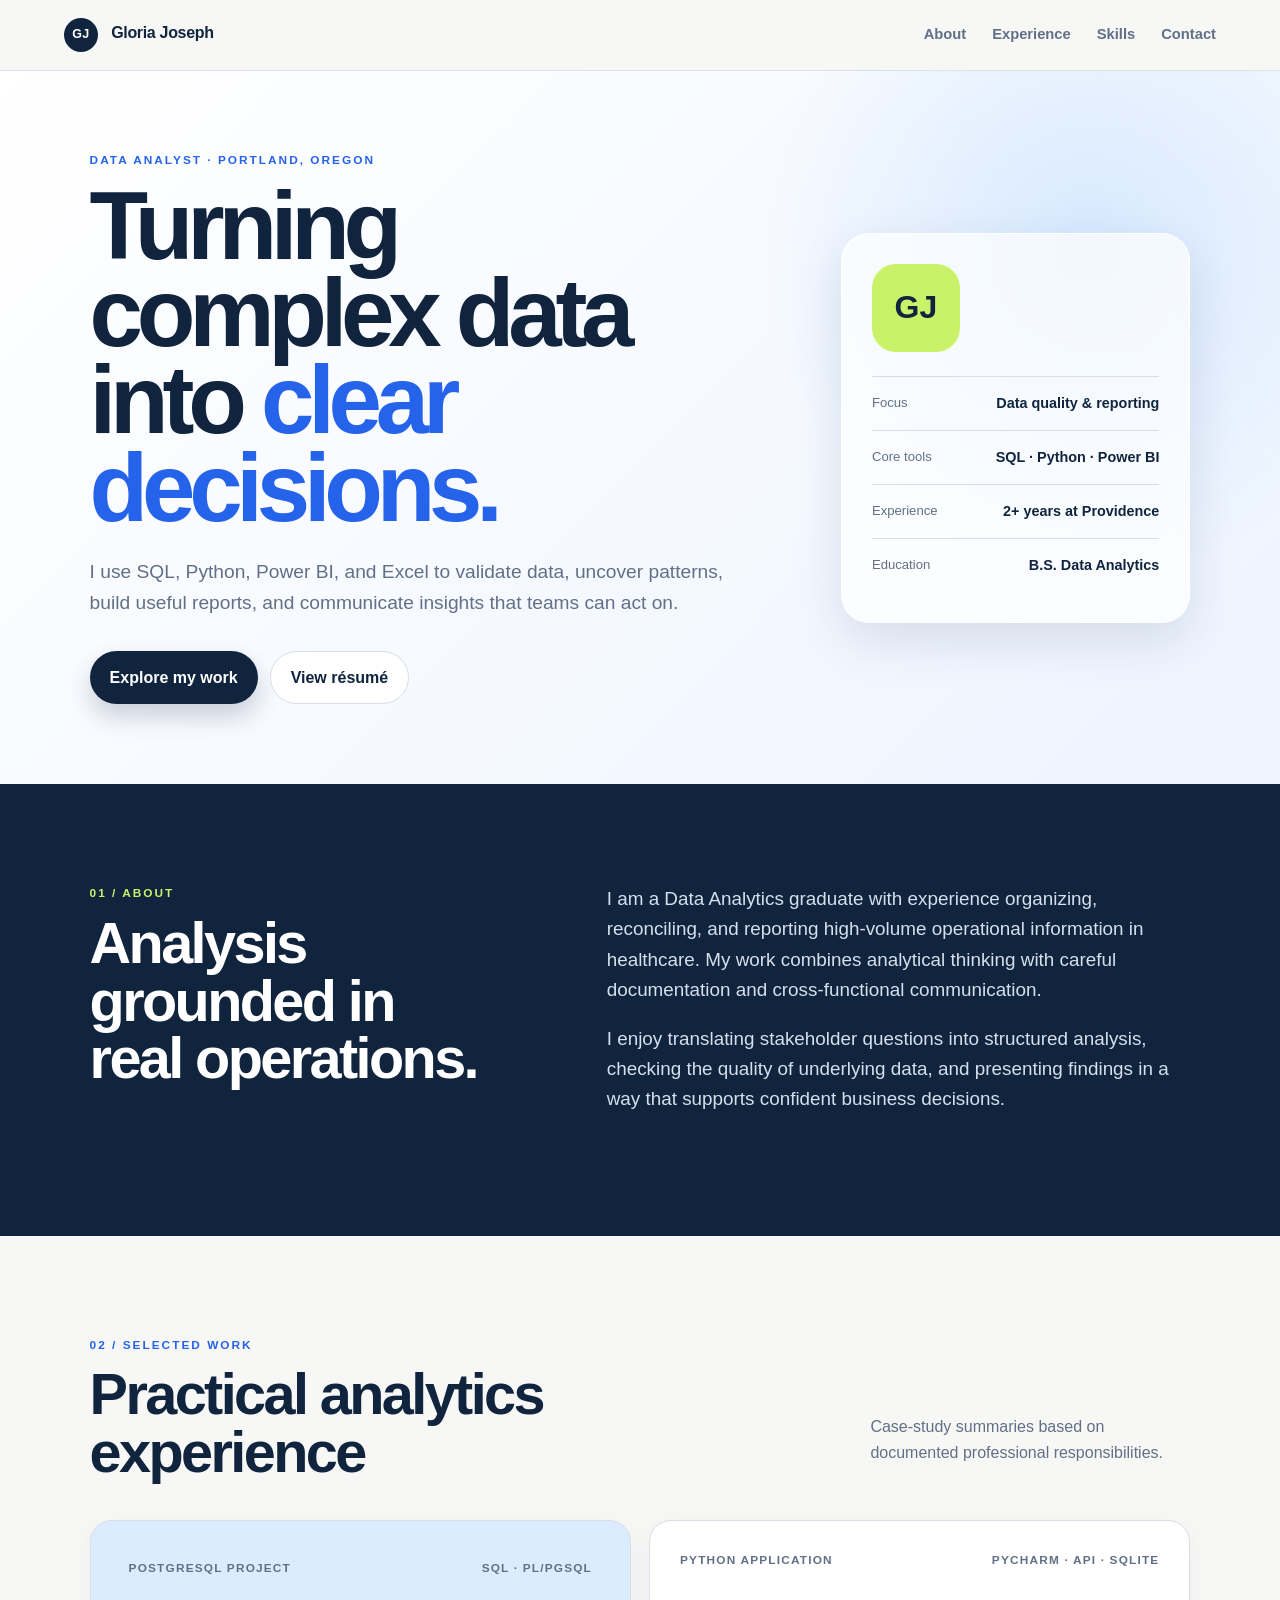
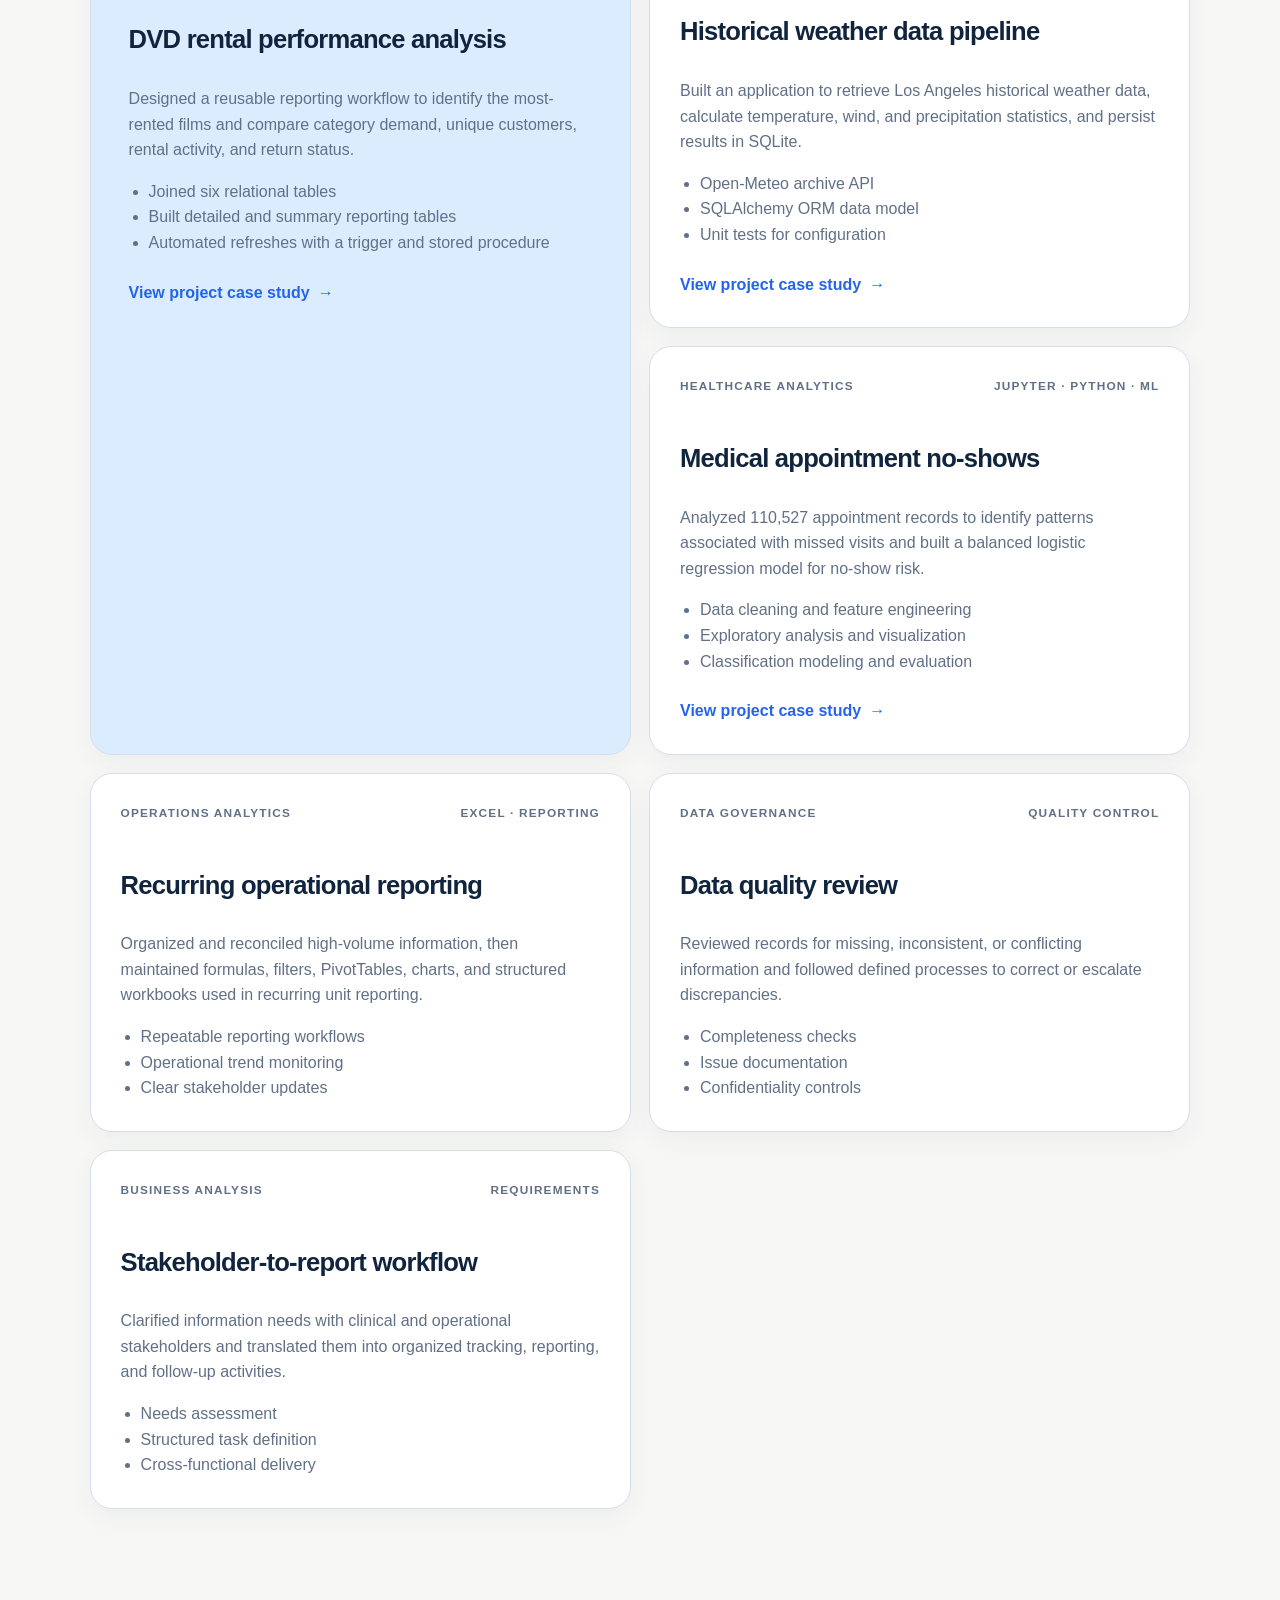
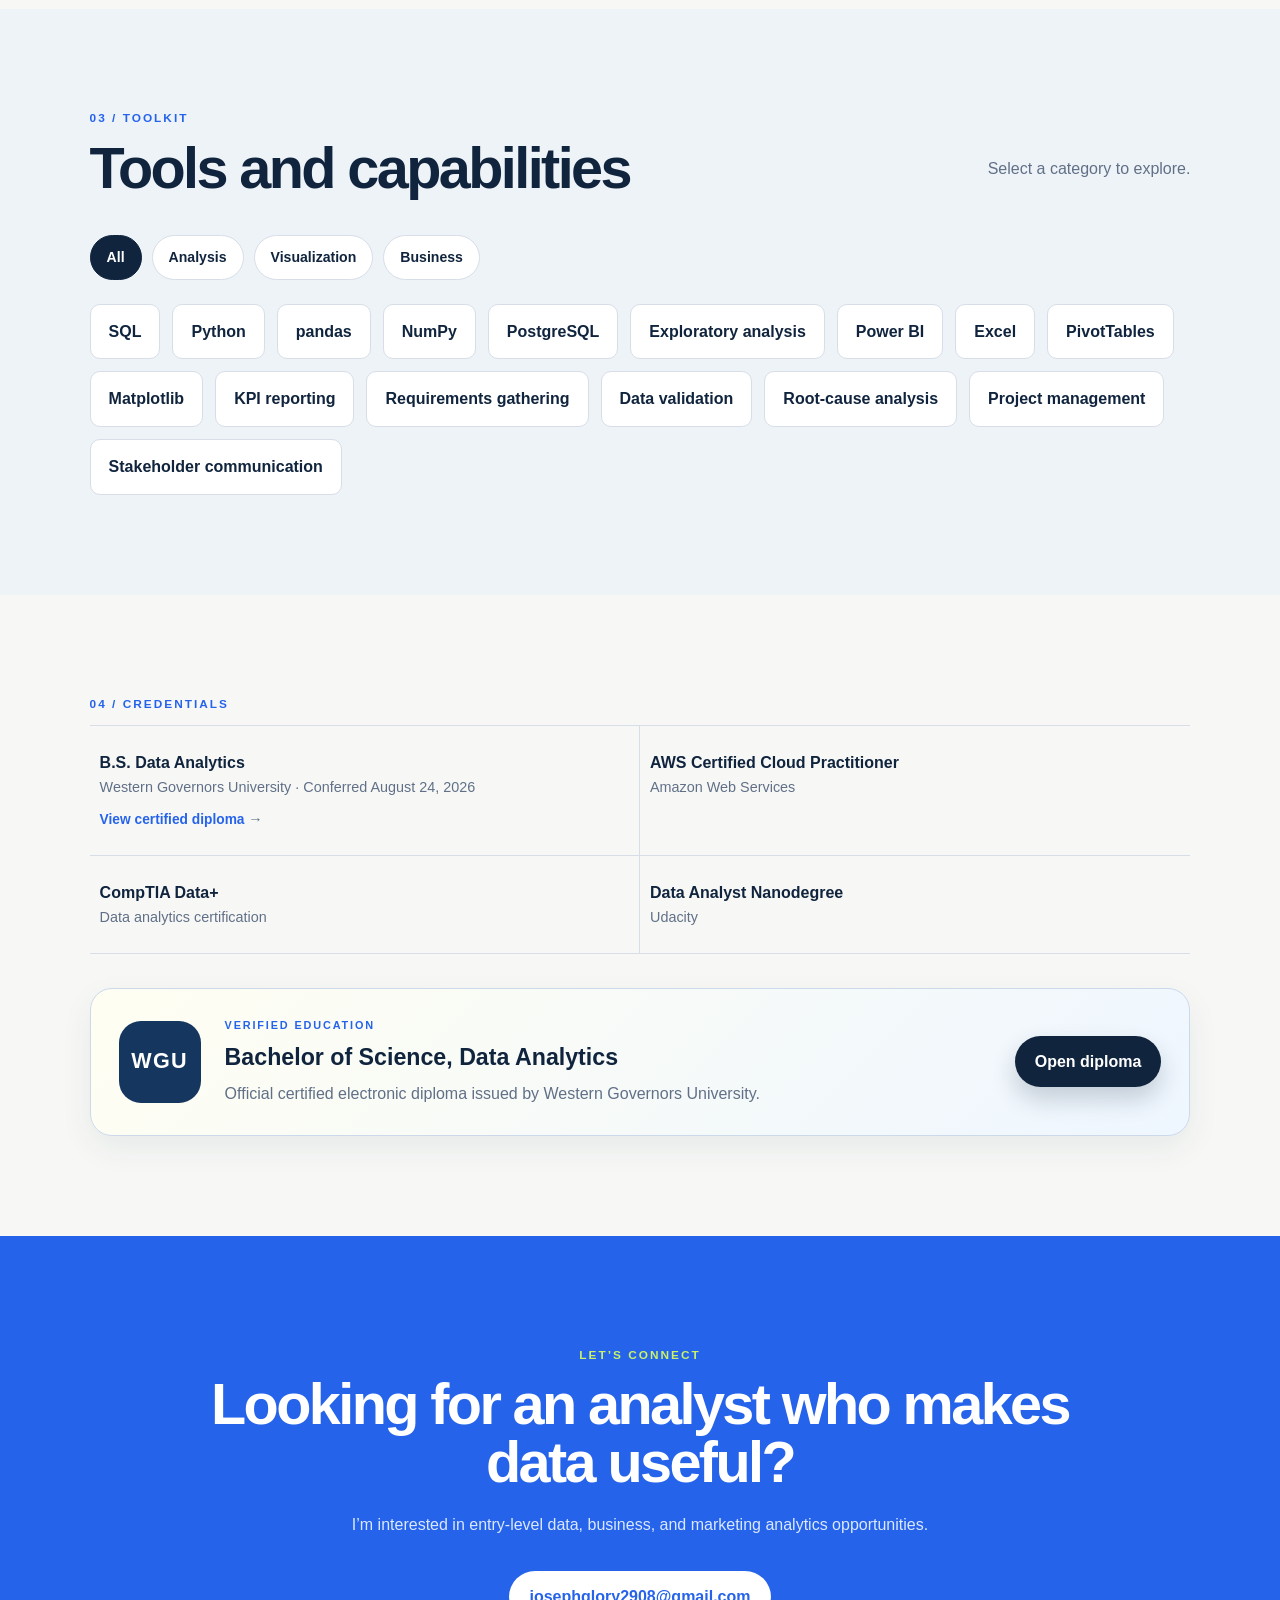
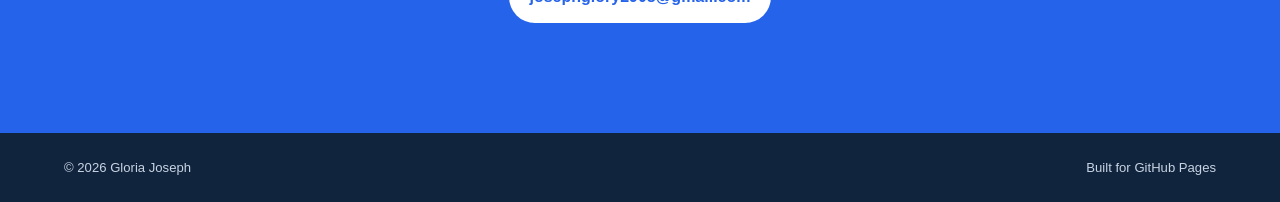
==== index.html @ d1eab070 "Add files via upload" ====
<!doctype html>
<html lang="en">
<head>
  <meta charset="utf-8">
  <meta name="viewport" content="width=device-width, initial-scale=1">
  <meta name="description" content="Gloria Joseph - data analyst portfolio featuring SQL, Python, Power BI, Excel, data quality, and business analysis.">
  <title>Gloria Joseph | Data Analyst</title>
  <link rel="stylesheet" href="styles.css">
  <link rel="stylesheet" href="project.css">
  <link rel="stylesheet" href="credentials.css">
</head>
<body>
  <header class="site-header">
    <a class="brand" href="#top" aria-label="Gloria Joseph home"><span>GJ</span> Gloria Joseph</a>
    <nav aria-label="Primary navigation">
      <a href="#about">About</a><a href="#work">Experience</a><a href="#skills">Skills</a><a href="#contact">Contact</a>
    </nav>
  </header>

  <main id="top">
    <section class="hero" aria-labelledby="hero-title">
      <div class="hero-copy">
        <p class="eyebrow">Data analyst · Portland, Oregon</p>
        <h1 id="hero-title">Turning complex data into <em>clear decisions.</em></h1>
        <p class="hero-text">I use SQL, Python, Power BI, and Excel to validate data, uncover patterns, build useful reports, and communicate insights that teams can act on.</p>
        <div class="actions">
          <a class="button primary" href="#work">Explore my work</a>
          <a class="button secondary" href="Gloria_Joseph_Resume.pdf" target="_blank" rel="noreferrer">View résumé</a>
        </div>
      </div>
      <aside class="profile-card" aria-label="Professional snapshot">
        <div class="monogram" aria-hidden="true">GJ</div>
        <div><span>Focus</span><strong>Data quality & reporting</strong></div>
        <div><span>Core tools</span><strong>SQL · Python · Power BI</strong></div>
        <div><span>Experience</span><strong>2+ years at Providence</strong></div>
        <div><span>Education</span><strong>B.S. Data Analytics</strong></div>
      </aside>
    </section>

    <section class="section split" id="about">
      <div><p class="section-number">01 / About</p><h2>Analysis grounded in real operations.</h2></div>
      <div class="prose">
        <p>I am a Data Analytics graduate with experience organizing, reconciling, and reporting high-volume operational information in healthcare. My work combines analytical thinking with careful documentation and cross-functional communication.</p>
        <p>I enjoy translating stakeholder questions into structured analysis, checking the quality of underlying data, and presenting findings in a way that supports confident business decisions.</p>
      </div>
    </section>

    <section class="section" id="work">
      <p class="section-number">02 / Selected work</p>
      <div class="section-heading"><h2>Practical analytics experience</h2><p>Case-study summaries based on documented professional responsibilities.</p></div>
      <div class="case-grid">
        <article class="case-card featured">
          <div class="case-meta"><span>PostgreSQL project</span><span>SQL · PL/pgSQL</span></div>
          <h3>DVD rental performance analysis</h3>
          <p>Designed a reusable reporting workflow to identify the most-rented films and compare category demand, unique customers, rental activity, and return status.</p>
          <ul><li>Joined six relational tables</li><li>Built detailed and summary reporting tables</li><li>Automated refreshes with a trigger and stored procedure</li></ul>
          <a class="project-link" href="dvd-rental-analysis.html">View project case study <span aria-hidden="true">→</span></a>
        </article>
        <article class="case-card">
          <div class="case-meta"><span>Python application</span><span>PyCharm · API · SQLite</span></div>
          <h3>Historical weather data pipeline</h3>
          <p>Built an application to retrieve Los Angeles historical weather data, calculate temperature, wind, and precipitation statistics, and persist results in SQLite.</p>
          <ul><li>Open-Meteo archive API</li><li>SQLAlchemy ORM data model</li><li>Unit tests for configuration</li></ul>
          <a class="project-link" href="historical-weather-analysis.html">View project case study <span aria-hidden="true">→</span></a>
        </article>
        <article class="case-card">
          <div class="case-meta"><span>Healthcare analytics</span><span>Jupyter · Python · ML</span></div>
          <h3>Medical appointment no-shows</h3>
          <p>Analyzed 110,527 appointment records to identify patterns associated with missed visits and built a balanced logistic regression model for no-show risk.</p>
          <ul><li>Data cleaning and feature engineering</li><li>Exploratory analysis and visualization</li><li>Classification modeling and evaluation</li></ul>
          <a class="project-link" href="medical-no-show-analysis.html">View project case study <span aria-hidden="true">→</span></a>
        </article>
        <article class="case-card">
          <div class="case-meta"><span>Operations analytics</span><span>Excel · Reporting</span></div>
          <h3>Recurring operational reporting</h3>
          <p>Organized and reconciled high-volume information, then maintained formulas, filters, PivotTables, charts, and structured workbooks used in recurring unit reporting.</p>
          <ul><li>Repeatable reporting workflows</li><li>Operational trend monitoring</li><li>Clear stakeholder updates</li></ul>
        </article>
        <article class="case-card">
          <div class="case-meta"><span>Data governance</span><span>Quality control</span></div>
          <h3>Data quality review</h3>
          <p>Reviewed records for missing, inconsistent, or conflicting information and followed defined processes to correct or escalate discrepancies.</p>
          <ul><li>Completeness checks</li><li>Issue documentation</li><li>Confidentiality controls</li></ul>
        </article>
        <article class="case-card">
          <div class="case-meta"><span>Business analysis</span><span>Requirements</span></div>
          <h3>Stakeholder-to-report workflow</h3>
          <p>Clarified information needs with clinical and operational stakeholders and translated them into organized tracking, reporting, and follow-up activities.</p>
          <ul><li>Needs assessment</li><li>Structured task definition</li><li>Cross-functional delivery</li></ul>
        </article>
      </div>
    </section>

    <section class="section skills-section" id="skills">
      <p class="section-number">03 / Toolkit</p>
      <div class="section-heading"><h2>Tools and capabilities</h2><p>Select a category to explore.</p></div>
      <div class="skill-filters" role="group" aria-label="Filter skills">
        <button class="filter active" data-filter="all">All</button><button class="filter" data-filter="analysis">Analysis</button><button class="filter" data-filter="visualization">Visualization</button><button class="filter" data-filter="business">Business</button>
      </div>
      <div class="skill-cloud">
        <span data-category="analysis">SQL</span><span data-category="analysis">Python</span><span data-category="analysis">pandas</span><span data-category="analysis">NumPy</span><span data-category="analysis">PostgreSQL</span><span data-category="analysis">Exploratory analysis</span>
        <span data-category="visualization">Power BI</span><span data-category="visualization">Excel</span><span data-category="visualization">PivotTables</span><span data-category="visualization">Matplotlib</span><span data-category="visualization">KPI reporting</span>
        <span data-category="business">Requirements gathering</span><span data-category="business">Data validation</span><span data-category="business">Root-cause analysis</span><span data-category="business">Project management</span><span data-category="business">Stakeholder communication</span>
      </div>
    </section>

    <section class="section credentials">
      <p class="section-number">04 / Credentials</p>
      <div class="credential-grid">
        <div class="degree-credential"><strong>B.S. Data Analytics</strong><span>Western Governors University · Conferred August 24, 2026</span><a href="Gloria_Joseph_WGU_Data_Analytics_Diploma.pdf" target="_blank" rel="noreferrer">View certified diploma <span aria-hidden="true">→</span></a></div>
        <div><strong>AWS Certified Cloud Practitioner</strong><span>Amazon Web Services</span></div>
        <div><strong>CompTIA Data+</strong><span>Data analytics certification</span></div>
        <div><strong>Data Analyst Nanodegree</strong><span>Udacity</span></div>
      </div>
      <div class="diploma-callout"><div class="diploma-mark" aria-hidden="true">WGU</div><div><p class="eyebrow">Verified education</p><h3>Bachelor of Science, Data Analytics</h3><p>Official certified electronic diploma issued by Western Governors University.</p></div><a class="button primary" href="Gloria_Joseph_WGU_Data_Analytics_Diploma.pdf" target="_blank" rel="noreferrer">Open diploma</a></div>
    </section>

    <section class="contact" id="contact">
      <p class="eyebrow">Let’s connect</p>
      <h2>Looking for an analyst who makes data useful?</h2>
      <p>I’m interested in entry-level data, business, and marketing analytics opportunities.</p>
      <a class="button light" href="mailto:josephglory2908@gmail.com">josephglory2908@gmail.com</a>
    </section>
  </main>

  <footer><span>© <span id="year"></span> Gloria Joseph</span><span>Built for GitHub Pages</span></footer>
  <script src="script.js"></script>
</body>
</html>
---- styles.css ----
:root{--ink:#10243e;--navy:#15365f;--blue:#2563eb;--sky:#dcecff;--paper:#f7f8f6;--white:#fff;--muted:#617087;--line:#d7dee7;--lime:#c9f269;--shadow:0 18px 50px rgba(18,42,70,.12)}
*{box-sizing:border-box}html{scroll-behavior:smooth}body{margin:0;background:var(--paper);color:var(--ink);font-family:Inter,ui-sans-serif,-apple-system,BlinkMacSystemFont,"Segoe UI",sans-serif;line-height:1.6}a{color:inherit}.site-header{position:sticky;top:0;z-index:10;display:flex;justify-content:space-between;align-items:center;padding:18px max(5vw,24px);background:rgba(247,248,246,.9);border-bottom:1px solid rgba(215,222,231,.8);backdrop-filter:blur(14px)}.brand{text-decoration:none;font-weight:750;letter-spacing:-.02em}.brand span{display:inline-grid;place-items:center;width:34px;height:34px;margin-right:9px;border-radius:50%;background:var(--ink);color:#fff;font-size:.78rem;letter-spacing:.04em}.site-header nav{display:flex;gap:26px}.site-header nav a{text-decoration:none;color:var(--muted);font-size:.92rem;font-weight:650}.site-header nav a:hover{color:var(--blue)}main{overflow:hidden}.hero{min-height:78vh;display:grid;grid-template-columns:minmax(0,1.3fr) minmax(300px,.7fr);gap:8vw;align-items:center;padding:80px max(7vw,30px);background:radial-gradient(circle at 85% 25%,#d7e9ff 0,transparent 27%),linear-gradient(135deg,#fff 0,#f4f8ff 62%,#edf4ff 100%)}.eyebrow,.section-number{text-transform:uppercase;letter-spacing:.17em;font-size:.74rem;font-weight:800;color:var(--blue)}h1,h2,h3,p{margin-top:0}h1{max-width:800px;margin-bottom:26px;font-size:clamp(3.2rem,7.5vw,7.4rem);line-height:.91;letter-spacing:-.065em}h1 em{font-style:normal;color:var(--blue)}.hero-text{max-width:700px;color:var(--muted);font-size:clamp(1.05rem,1.5vw,1.28rem)}.actions{display:flex;gap:12px;flex-wrap:wrap;margin-top:32px}.button{display:inline-flex;align-items:center;justify-content:center;padding:13px 20px;border-radius:999px;text-decoration:none;font-weight:750;transition:.2s transform,.2s box-shadow}.button:hover{transform:translateY(-2px)}.primary{background:var(--ink);color:#fff;box-shadow:0 12px 24px rgba(16,36,62,.2)}.secondary{border:1px solid var(--line);background:#fff}.profile-card{padding:30px;border:1px solid rgba(255,255,255,.9);border-radius:28px;background:rgba(255,255,255,.68);box-shadow:var(--shadow);backdrop-filter:blur(10px)}.monogram{display:grid;place-items:center;width:88px;height:88px;margin-bottom:24px;border-radius:24px;background:var(--lime);font-size:2rem;font-weight:900}.profile-card>div:not(.monogram){display:flex;justify-content:space-between;gap:20px;padding:15px 0;border-top:1px solid var(--line)}.profile-card span{color:var(--muted);font-size:.82rem}.profile-card strong{text-align:right;font-size:.9rem}.section{padding:100px max(7vw,30px)}.split{display:grid;grid-template-columns:.8fr 1.2fr;gap:10vw;background:var(--ink);color:#fff}.split .section-number{color:var(--lime)}h2{font-size:clamp(2.2rem,4.5vw,4.6rem);line-height:1;letter-spacing:-.045em}.prose{font-size:1.18rem;color:#d6dfeb}.section-heading{display:flex;justify-content:space-between;align-items:end;gap:30px;margin-bottom:38px}.section-heading h2{max-width:700px;margin-bottom:0}.section-heading p{max-width:320px;color:var(--muted)}.case-grid{display:grid;grid-template-columns:repeat(2,1fr);gap:18px}.case-card{padding:30px;border:1px solid var(--line);border-radius:22px;background:#fff;box-shadow:0 8px 24px rgba(16,36,62,.05)}.case-card.featured{grid-row:span 2;padding:38px;background:var(--sky)}.case-meta{display:flex;justify-content:space-between;gap:16px;margin-bottom:42px;color:var(--muted);font-size:.74rem;font-weight:750;text-transform:uppercase;letter-spacing:.1em}.case-card h3{font-size:1.6rem;letter-spacing:-.03em}.case-card p,.case-card li{color:var(--muted)}.case-card ul{padding-left:20px;margin-bottom:0}.skills-section{background:#eef3f8}.skill-filters{display:flex;gap:10px;flex-wrap:wrap;margin-bottom:24px}.filter{padding:10px 16px;border:1px solid var(--line);border-radius:999px;background:#fff;color:var(--ink);font:inherit;font-size:.88rem;font-weight:700;cursor:pointer}.filter.active{background:var(--ink);color:#fff;border-color:var(--ink)}.skill-cloud{display:flex;flex-wrap:wrap;gap:12px}.skill-cloud span{padding:14px 18px;border-radius:10px;background:#fff;border:1px solid var(--line);font-weight:700;transition:.2s opacity,.2s transform}.skill-cloud span.hidden{display:none}.credential-grid{display:grid;grid-template-columns:repeat(2,1fr);border-top:1px solid var(--line)}.credential-grid div{display:flex;flex-direction:column;padding:24px 10px;border-bottom:1px solid var(--line)}.credential-grid div:nth-child(odd){border-right:1px solid var(--line)}.credential-grid span{color:var(--muted);font-size:.9rem}.contact{padding:110px max(7vw,30px);background:var(--blue);color:#fff;text-align:center}.contact .eyebrow{color:var(--lime)}.contact h2{max-width:900px;margin:0 auto 20px}.contact p{color:#dbe8ff}.light{margin-top:18px;background:#fff;color:var(--blue)}footer{display:flex;justify-content:space-between;padding:24px max(5vw,24px);background:var(--ink);color:#c9d4e2;font-size:.82rem}@media(max-width:800px){.site-header nav{display:none}.hero{grid-template-columns:1fr;padding-top:60px}.hero h1{font-size:clamp(3rem,14vw,5.5rem)}.split{grid-template-columns:1fr}.section-heading{display:block}.case-grid{grid-template-columns:1fr}.case-card.featured{grid-row:auto}.credential-grid{grid-template-columns:1fr}.credential-grid div:nth-child(odd){border-right:0}.profile-card>div:not(.monogram){align-items:start}.section{padding-top:72px;padding-bottom:72px}}@media(prefers-reduced-motion:reduce){html{scroll-behavior:auto}.button{transition:none}}
---- project.css ----
.project-link{display:inline-flex;gap:8px;align-items:center;margin-top:24px;color:var(--blue);font-weight:800;text-decoration:none}.project-link:hover{text-decoration:underline}.case-card.wide{grid-column:2}.project-page{background:#fff}.project-hero{padding:100px max(10vw,40px) 70px;background:radial-gradient(circle at 88% 20%,#d7e9ff 0,transparent 28%),var(--paper)}.project-hero h1{max-width:1000px;font-size:clamp(3.4rem,8vw,7.2rem)}.project-hero>p:not(.eyebrow){max-width:760px;color:var(--muted);font-size:1.25rem}.project-facts{display:grid;grid-template-columns:repeat(4,1fr);border-top:1px solid var(--line);border-bottom:1px solid var(--line)}.project-facts div{display:flex;flex-direction:column;padding:26px 30px;border-right:1px solid var(--line)}.project-facts div:last-child{border-right:0}.project-facts span{color:var(--muted);font-size:.78rem;text-transform:uppercase;letter-spacing:.12em}.project-content article{padding:90px max(10vw,40px);border-bottom:1px solid var(--line)}.project-content article h2{max-width:950px}.project-content article>p:not(.section-number){max-width:790px;color:var(--muted);font-size:1.12rem}.data-flow{display:flex;align-items:center;gap:12px;flex-wrap:wrap;margin-top:35px}.data-flow span{padding:12px 16px;border:1px solid var(--line);border-radius:10px;background:var(--paper);font-family:Consolas,monospace;font-weight:700}.data-flow b{color:var(--blue)}.data-flow i{color:var(--muted);font-style:normal}.process-list{display:grid;grid-template-columns:repeat(2,1fr);gap:18px;list-style:none;padding:0;counter-reset:steps}.process-list li{position:relative;padding:28px 28px 22px 70px;border:1px solid var(--line);border-radius:18px;counter-increment:steps}.process-list li:before{content:counter(steps);position:absolute;left:24px;top:25px;display:grid;place-items:center;width:30px;height:30px;border-radius:50%;background:var(--lime);font-weight:900}.process-list p{margin:8px 0 0;color:var(--muted)}.skill-cloud.static span{display:inline-block}.learning{background:var(--ink);color:#fff}.learning .section-number{color:var(--lime)}.learning>p:not(.section-number){color:#cbd7e5!important}@media(max-width:800px){.case-card.wide{grid-column:auto}.project-facts{grid-template-columns:repeat(2,1fr)}.project-facts div:nth-child(2){border-right:0}.process-list{grid-template-columns:1fr}.project-content article,.project-hero{padding-left:30px;padding-right:30px}}
---- credentials.css ----
.degree-credential a{margin-top:9px;color:var(--blue);font-size:.86rem;font-weight:800;text-decoration:none}.degree-credential a:hover{text-decoration:underline}.diploma-callout{display:grid;grid-template-columns:auto 1fr auto;gap:24px;align-items:center;margin-top:34px;padding:28px;border:1px solid #cbd9eb;border-radius:22px;background:linear-gradient(135deg,#fffef2,#eef6ff);box-shadow:0 12px 32px rgba(16,36,62,.07)}.diploma-mark{display:grid;place-items:center;width:82px;height:82px;border-radius:22px;background:var(--navy);color:#fff;font-size:1.35rem;font-weight:900;letter-spacing:.06em}.diploma-callout h3{margin-bottom:5px;font-size:1.45rem}.diploma-callout p{margin-bottom:0;color:var(--muted)}.diploma-callout .eyebrow{margin-bottom:5px;color:var(--blue);font-size:.68rem}@media(max-width:800px){.diploma-callout{grid-template-columns:1fr}.diploma-callout .button{justify-self:start}}
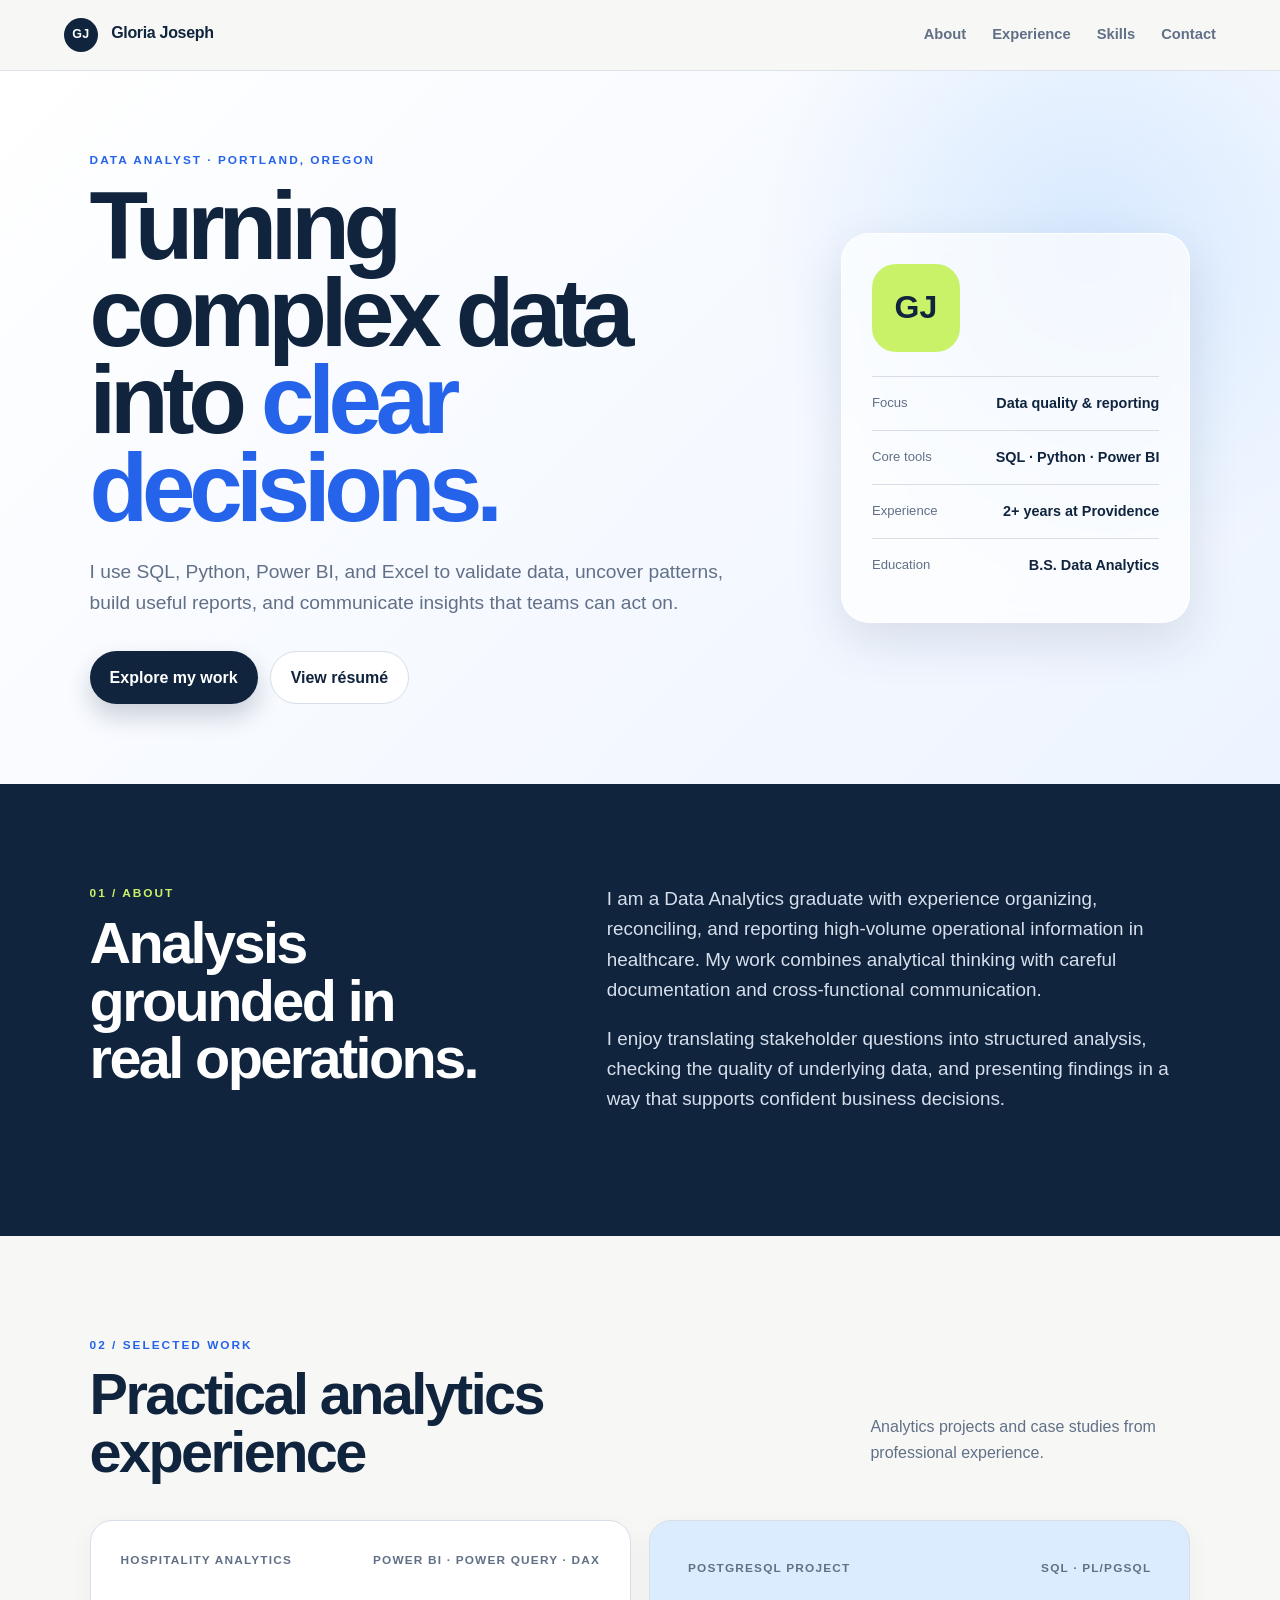
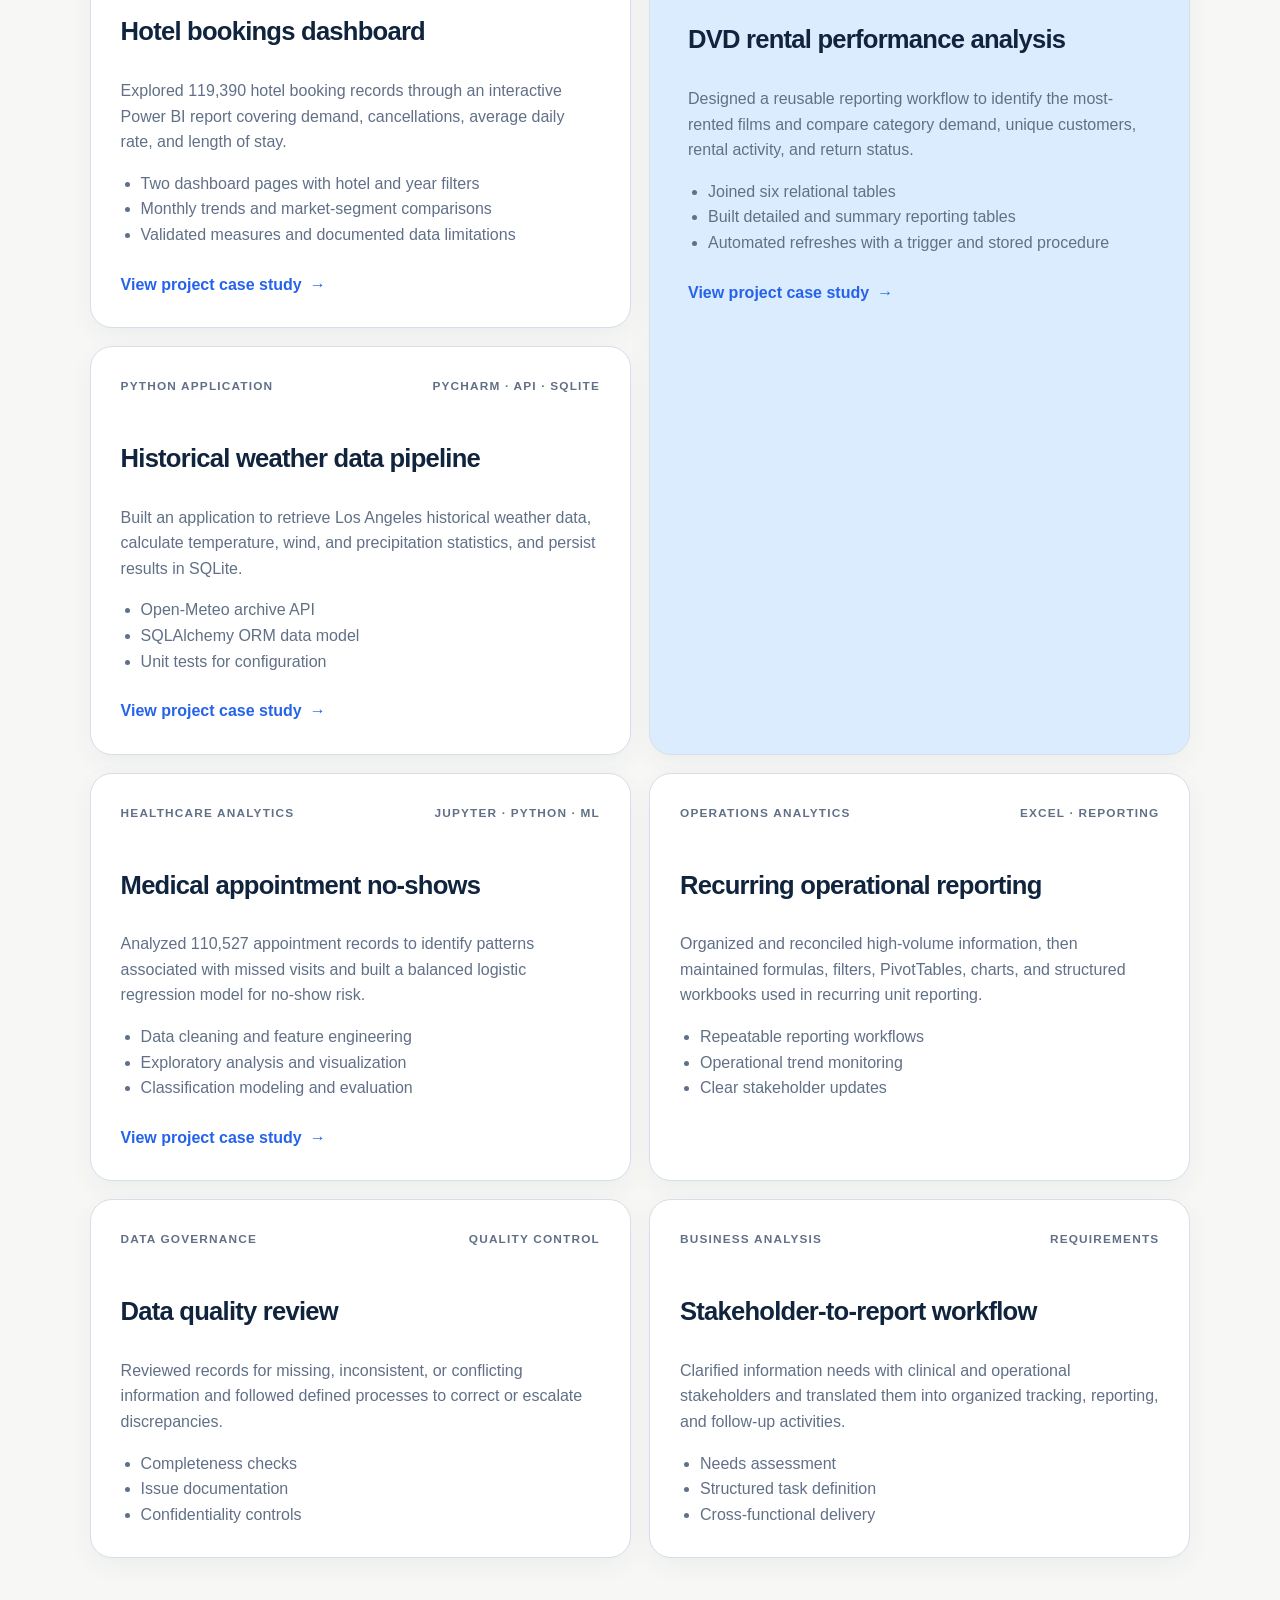
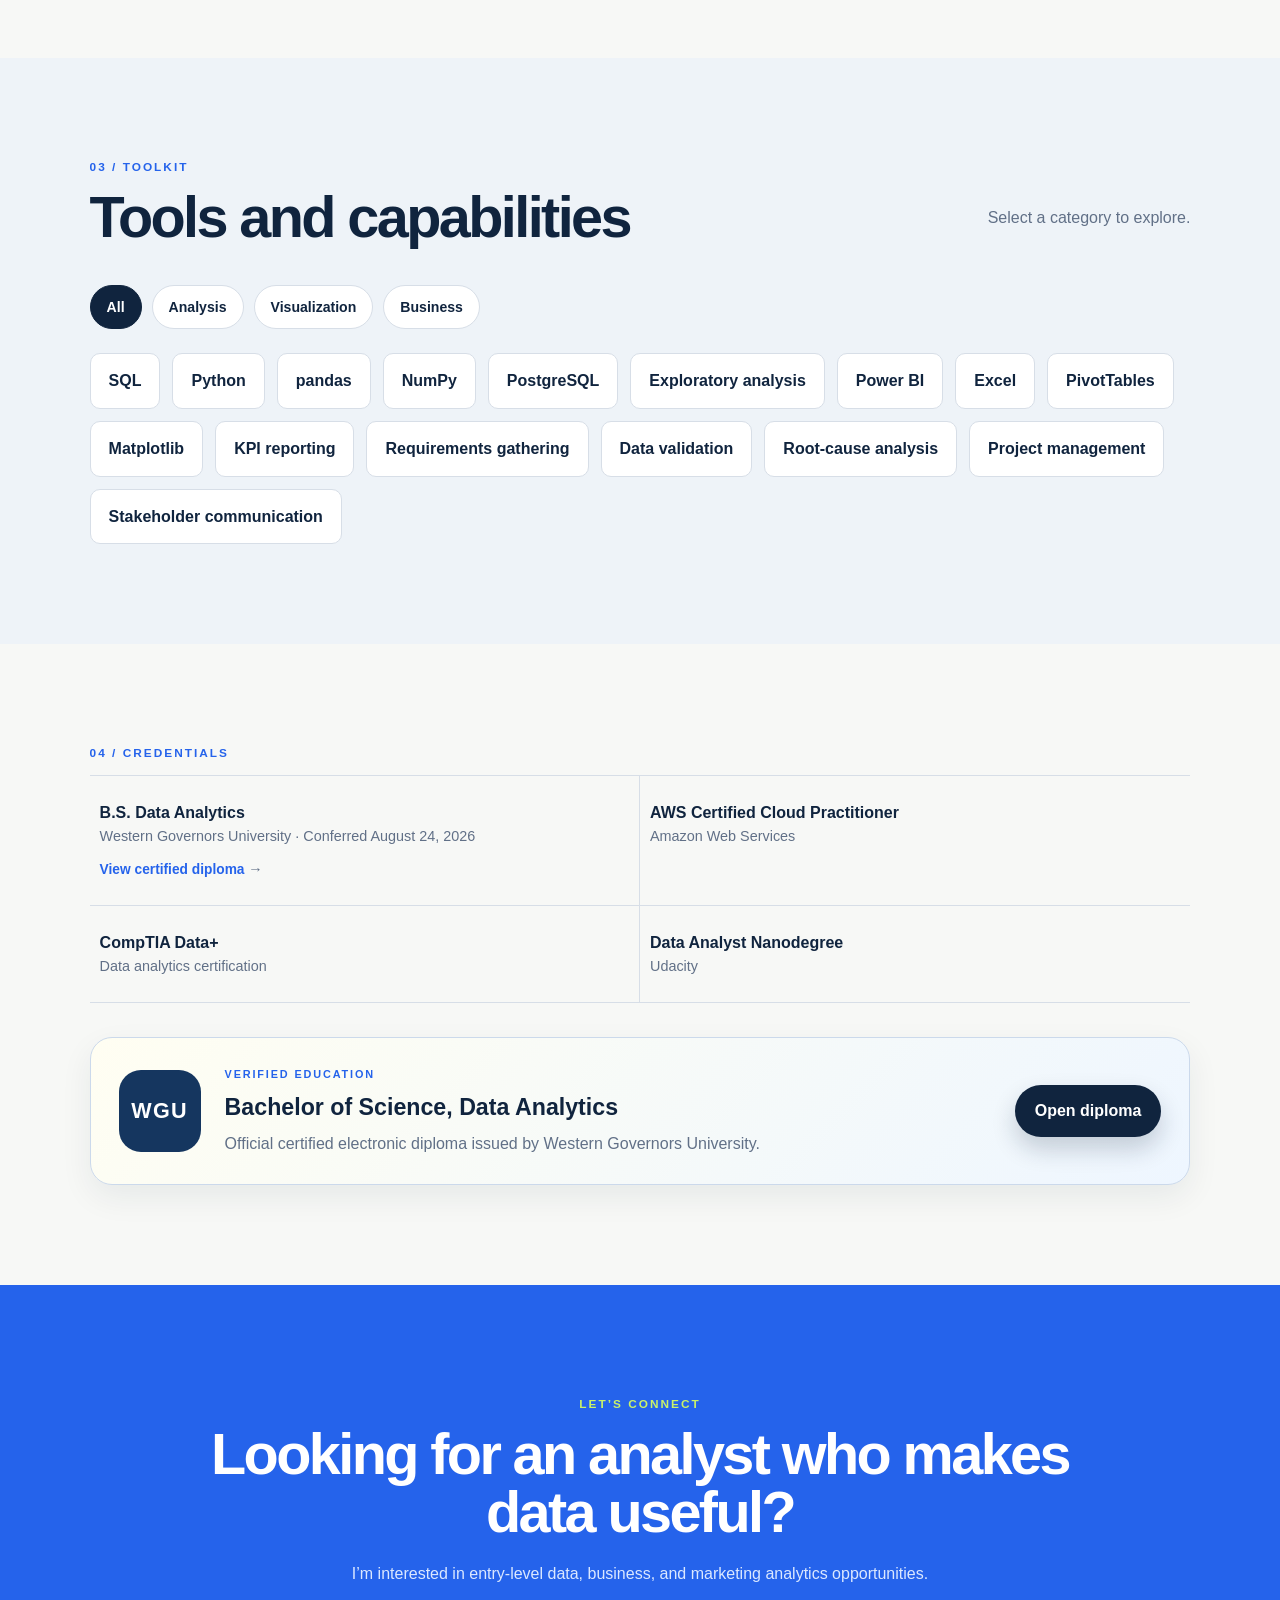
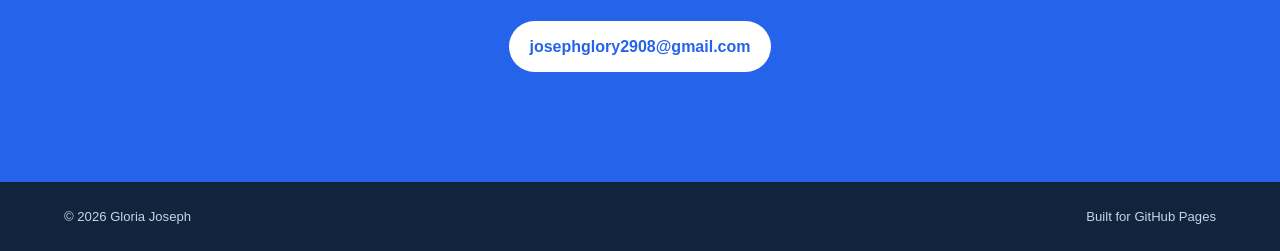
==== commit fc3d07ad: "Add files via upload" ====
--- a/index.html
+++ b/index.html
@@ -1,129 +1,137 @@
-<!doctype html>
-<html lang="en">
-<head>
-  <meta charset="utf-8">
-  <meta name="viewport" content="width=device-width, initial-scale=1">
-  <meta name="description" content="Gloria Joseph - data analyst portfolio featuring SQL, Python, Power BI, Excel, data quality, and business analysis.">
-  <title>Gloria Joseph | Data Analyst</title>
-  <link rel="stylesheet" href="styles.css">
-  <link rel="stylesheet" href="project.css">
-  <link rel="stylesheet" href="credentials.css">
-</head>
-<body>
-  <header class="site-header">
-    <a class="brand" href="#top" aria-label="Gloria Joseph home"><span>GJ</span> Gloria Joseph</a>
-    <nav aria-label="Primary navigation">
-      <a href="#about">About</a><a href="#work">Experience</a><a href="#skills">Skills</a><a href="#contact">Contact</a>
-    </nav>
-  </header>
-
-  <main id="top">
-    <section class="hero" aria-labelledby="hero-title">
-      <div class="hero-copy">
-        <p class="eyebrow">Data analyst · Portland, Oregon</p>
-        <h1 id="hero-title">Turning complex data into <em>clear decisions.</em></h1>
-        <p class="hero-text">I use SQL, Python, Power BI, and Excel to validate data, uncover patterns, build useful reports, and communicate insights that teams can act on.</p>
-        <div class="actions">
-          <a class="button primary" href="#work">Explore my work</a>
-          <a class="button secondary" href="Gloria_Joseph_Resume.pdf" target="_blank" rel="noreferrer">View résumé</a>
-        </div>
-      </div>
-      <aside class="profile-card" aria-label="Professional snapshot">
-        <div class="monogram" aria-hidden="true">GJ</div>
-        <div><span>Focus</span><strong>Data quality & reporting</strong></div>
-        <div><span>Core tools</span><strong>SQL · Python · Power BI</strong></div>
-        <div><span>Experience</span><strong>2+ years at Providence</strong></div>
-        <div><span>Education</span><strong>B.S. Data Analytics</strong></div>
-      </aside>
-    </section>
-
-    <section class="section split" id="about">
-      <div><p class="section-number">01 / About</p><h2>Analysis grounded in real operations.</h2></div>
-      <div class="prose">
-        <p>I am a Data Analytics graduate with experience organizing, reconciling, and reporting high-volume operational information in healthcare. My work combines analytical thinking with careful documentation and cross-functional communication.</p>
-        <p>I enjoy translating stakeholder questions into structured analysis, checking the quality of underlying data, and presenting findings in a way that supports confident business decisions.</p>
-      </div>
-    </section>
-
-    <section class="section" id="work">
-      <p class="section-number">02 / Selected work</p>
-      <div class="section-heading"><h2>Practical analytics experience</h2><p>Case-study summaries based on documented professional responsibilities.</p></div>
-      <div class="case-grid">
-        <article class="case-card featured">
-          <div class="case-meta"><span>PostgreSQL project</span><span>SQL · PL/pgSQL</span></div>
-          <h3>DVD rental performance analysis</h3>
-          <p>Designed a reusable reporting workflow to identify the most-rented films and compare category demand, unique customers, rental activity, and return status.</p>
-          <ul><li>Joined six relational tables</li><li>Built detailed and summary reporting tables</li><li>Automated refreshes with a trigger and stored procedure</li></ul>
-          <a class="project-link" href="dvd-rental-analysis.html">View project case study <span aria-hidden="true">→</span></a>
-        </article>
-        <article class="case-card">
-          <div class="case-meta"><span>Python application</span><span>PyCharm · API · SQLite</span></div>
-          <h3>Historical weather data pipeline</h3>
-          <p>Built an application to retrieve Los Angeles historical weather data, calculate temperature, wind, and precipitation statistics, and persist results in SQLite.</p>
-          <ul><li>Open-Meteo archive API</li><li>SQLAlchemy ORM data model</li><li>Unit tests for configuration</li></ul>
-          <a class="project-link" href="historical-weather-analysis.html">View project case study <span aria-hidden="true">→</span></a>
-        </article>
-        <article class="case-card">
-          <div class="case-meta"><span>Healthcare analytics</span><span>Jupyter · Python · ML</span></div>
-          <h3>Medical appointment no-shows</h3>
-          <p>Analyzed 110,527 appointment records to identify patterns associated with missed visits and built a balanced logistic regression model for no-show risk.</p>
-          <ul><li>Data cleaning and feature engineering</li><li>Exploratory analysis and visualization</li><li>Classification modeling and evaluation</li></ul>
-          <a class="project-link" href="medical-no-show-analysis.html">View project case study <span aria-hidden="true">→</span></a>
-        </article>
-        <article class="case-card">
-          <div class="case-meta"><span>Operations analytics</span><span>Excel · Reporting</span></div>
-          <h3>Recurring operational reporting</h3>
-          <p>Organized and reconciled high-volume information, then maintained formulas, filters, PivotTables, charts, and structured workbooks used in recurring unit reporting.</p>
-          <ul><li>Repeatable reporting workflows</li><li>Operational trend monitoring</li><li>Clear stakeholder updates</li></ul>
-        </article>
-        <article class="case-card">
-          <div class="case-meta"><span>Data governance</span><span>Quality control</span></div>
-          <h3>Data quality review</h3>
-          <p>Reviewed records for missing, inconsistent, or conflicting information and followed defined processes to correct or escalate discrepancies.</p>
-          <ul><li>Completeness checks</li><li>Issue documentation</li><li>Confidentiality controls</li></ul>
-        </article>
-        <article class="case-card">
-          <div class="case-meta"><span>Business analysis</span><span>Requirements</span></div>
-          <h3>Stakeholder-to-report workflow</h3>
-          <p>Clarified information needs with clinical and operational stakeholders and translated them into organized tracking, reporting, and follow-up activities.</p>
-          <ul><li>Needs assessment</li><li>Structured task definition</li><li>Cross-functional delivery</li></ul>
-        </article>
-      </div>
-    </section>
-
-    <section class="section skills-section" id="skills">
-      <p class="section-number">03 / Toolkit</p>
-      <div class="section-heading"><h2>Tools and capabilities</h2><p>Select a category to explore.</p></div>
-      <div class="skill-filters" role="group" aria-label="Filter skills">
-        <button class="filter active" data-filter="all">All</button><button class="filter" data-filter="analysis">Analysis</button><button class="filter" data-filter="visualization">Visualization</button><button class="filter" data-filter="business">Business</button>
-      </div>
-      <div class="skill-cloud">
-        <span data-category="analysis">SQL</span><span data-category="analysis">Python</span><span data-category="analysis">pandas</span><span data-category="analysis">NumPy</span><span data-category="analysis">PostgreSQL</span><span data-category="analysis">Exploratory analysis</span>
-        <span data-category="visualization">Power BI</span><span data-category="visualization">Excel</span><span data-category="visualization">PivotTables</span><span data-category="visualization">Matplotlib</span><span data-category="visualization">KPI reporting</span>
-        <span data-category="business">Requirements gathering</span><span data-category="business">Data validation</span><span data-category="business">Root-cause analysis</span><span data-category="business">Project management</span><span data-category="business">Stakeholder communication</span>
-      </div>
-    </section>
-
-    <section class="section credentials">
-      <p class="section-number">04 / Credentials</p>
-      <div class="credential-grid">
-        <div class="degree-credential"><strong>B.S. Data Analytics</strong><span>Western Governors University · Conferred August 24, 2026</span><a href="Gloria_Joseph_WGU_Data_Analytics_Diploma.pdf" target="_blank" rel="noreferrer">View certified diploma <span aria-hidden="true">→</span></a></div>
-        <div><strong>AWS Certified Cloud Practitioner</strong><span>Amazon Web Services</span></div>
-        <div><strong>CompTIA Data+</strong><span>Data analytics certification</span></div>
-        <div><strong>Data Analyst Nanodegree</strong><span>Udacity</span></div>
-      </div>
-      <div class="diploma-callout"><div class="diploma-mark" aria-hidden="true">WGU</div><div><p class="eyebrow">Verified education</p><h3>Bachelor of Science, Data Analytics</h3><p>Official certified electronic diploma issued by Western Governors University.</p></div><a class="button primary" href="Gloria_Joseph_WGU_Data_Analytics_Diploma.pdf" target="_blank" rel="noreferrer">Open diploma</a></div>
-    </section>
-
-    <section class="contact" id="contact">
-      <p class="eyebrow">Let’s connect</p>
-      <h2>Looking for an analyst who makes data useful?</h2>
-      <p>I’m interested in entry-level data, business, and marketing analytics opportunities.</p>
-      <a class="button light" href="mailto:josephglory2908@gmail.com">josephglory2908@gmail.com</a>
-    </section>
-  </main>
-
-  <footer><span>© <span id="year"></span> Gloria Joseph</span><span>Built for GitHub Pages</span></footer>
-  <script src="script.js"></script>
-</body>
-</html>
+<!doctype html>
+<html lang="en">
+<head>
+  <meta charset="utf-8">
+  <meta name="viewport" content="width=device-width, initial-scale=1">
+  <meta name="description" content="Gloria Joseph - data analyst portfolio featuring SQL, Python, Power BI, Excel, data quality, and business analysis.">
+  <title>Gloria Joseph | Data Analyst</title>
+  <link rel="stylesheet" href="styles.css">
+  <link rel="stylesheet" href="project.css">
+  <link rel="stylesheet" href="credentials.css">
+</head>
+<body>
+  <header class="site-header">
+    <a class="brand" href="#top" aria-label="Gloria Joseph home"><span>GJ</span> Gloria Joseph</a>
+    <nav aria-label="Primary navigation">
+      <a href="#about">About</a><a href="#work">Experience</a><a href="#skills">Skills</a><a href="#contact">Contact</a>
+    </nav>
+  </header>
+
+  <main id="top">
+    <section class="hero" aria-labelledby="hero-title">
+      <div class="hero-copy">
+        <p class="eyebrow">Data analyst · Portland, Oregon</p>
+        <h1 id="hero-title">Turning complex data into <em>clear decisions.</em></h1>
+        <p class="hero-text">I use SQL, Python, Power BI, and Excel to validate data, uncover patterns, build useful reports, and communicate insights that teams can act on.</p>
+        <div class="actions">
+          <a class="button primary" href="#work">Explore my work</a>
+          <a class="button secondary" href="Gloria_Joseph_Resume.pdf" target="_blank" rel="noreferrer">View résumé</a>
+        </div>
+      </div>
+      <aside class="profile-card" aria-label="Professional snapshot">
+        <div class="monogram" aria-hidden="true">GJ</div>
+        <div><span>Focus</span><strong>Data quality & reporting</strong></div>
+        <div><span>Core tools</span><strong>SQL · Python · Power BI</strong></div>
+        <div><span>Experience</span><strong>2+ years at Providence</strong></div>
+        <div><span>Education</span><strong>B.S. Data Analytics</strong></div>
+      </aside>
+    </section>
+
+    <section class="section split" id="about">
+      <div><p class="section-number">01 / About</p><h2>Analysis grounded in real operations.</h2></div>
+      <div class="prose">
+        <p>I am a Data Analytics graduate with experience organizing, reconciling, and reporting high-volume operational information in healthcare. My work combines analytical thinking with careful documentation and cross-functional communication.</p>
+        <p>I enjoy translating stakeholder questions into structured analysis, checking the quality of underlying data, and presenting findings in a way that supports confident business decisions.</p>
+      </div>
+    </section>
+
+    <section class="section" id="work">
+      <p class="section-number">02 / Selected work</p>
+      <div class="section-heading"><h2>Practical analytics experience</h2><p>Analytics projects and case studies from professional experience.</p></div>
+      <div class="case-grid">
+        <article class="case-card">
+          <div class="case-meta"><span>Hospitality analytics</span><span>Power BI · Power Query · DAX</span></div>
+          <h3>Hotel bookings dashboard</h3>
+          <p>Explored 119,390 hotel booking records through an interactive Power BI report covering demand, cancellations, average daily rate, and length of stay.</p>
+          <ul><li>Two dashboard pages with hotel and year filters</li><li>Monthly trends and market-segment comparisons</li><li>Validated measures and documented data limitations</li></ul>
+          <a class="project-link" href="hotel-bookings-analysis.html">View project case study <span aria-hidden="true">→</span></a>
+        </article>
+
+        <article class="case-card featured">
+          <div class="case-meta"><span>PostgreSQL project</span><span>SQL · PL/pgSQL</span></div>
+          <h3>DVD rental performance analysis</h3>
+          <p>Designed a reusable reporting workflow to identify the most-rented films and compare category demand, unique customers, rental activity, and return status.</p>
+          <ul><li>Joined six relational tables</li><li>Built detailed and summary reporting tables</li><li>Automated refreshes with a trigger and stored procedure</li></ul>
+          <a class="project-link" href="dvd-rental-analysis.html">View project case study <span aria-hidden="true">→</span></a>
+        </article>
+        <article class="case-card">
+          <div class="case-meta"><span>Python application</span><span>PyCharm · API · SQLite</span></div>
+          <h3>Historical weather data pipeline</h3>
+          <p>Built an application to retrieve Los Angeles historical weather data, calculate temperature, wind, and precipitation statistics, and persist results in SQLite.</p>
+          <ul><li>Open-Meteo archive API</li><li>SQLAlchemy ORM data model</li><li>Unit tests for configuration</li></ul>
+          <a class="project-link" href="historical-weather-analysis.html">View project case study <span aria-hidden="true">→</span></a>
+        </article>
+        <article class="case-card">
+          <div class="case-meta"><span>Healthcare analytics</span><span>Jupyter · Python · ML</span></div>
+          <h3>Medical appointment no-shows</h3>
+          <p>Analyzed 110,527 appointment records to identify patterns associated with missed visits and built a balanced logistic regression model for no-show risk.</p>
+          <ul><li>Data cleaning and feature engineering</li><li>Exploratory analysis and visualization</li><li>Classification modeling and evaluation</li></ul>
+          <a class="project-link" href="medical-no-show-analysis.html">View project case study <span aria-hidden="true">→</span></a>
+        </article>
+        <article class="case-card">
+          <div class="case-meta"><span>Operations analytics</span><span>Excel · Reporting</span></div>
+          <h3>Recurring operational reporting</h3>
+          <p>Organized and reconciled high-volume information, then maintained formulas, filters, PivotTables, charts, and structured workbooks used in recurring unit reporting.</p>
+          <ul><li>Repeatable reporting workflows</li><li>Operational trend monitoring</li><li>Clear stakeholder updates</li></ul>
+        </article>
+        <article class="case-card">
+          <div class="case-meta"><span>Data governance</span><span>Quality control</span></div>
+          <h3>Data quality review</h3>
+          <p>Reviewed records for missing, inconsistent, or conflicting information and followed defined processes to correct or escalate discrepancies.</p>
+          <ul><li>Completeness checks</li><li>Issue documentation</li><li>Confidentiality controls</li></ul>
+        </article>
+        <article class="case-card">
+          <div class="case-meta"><span>Business analysis</span><span>Requirements</span></div>
+          <h3>Stakeholder-to-report workflow</h3>
+          <p>Clarified information needs with clinical and operational stakeholders and translated them into organized tracking, reporting, and follow-up activities.</p>
+          <ul><li>Needs assessment</li><li>Structured task definition</li><li>Cross-functional delivery</li></ul>
+        </article>
+      </div>
+    </section>
+
+    <section class="section skills-section" id="skills">
+      <p class="section-number">03 / Toolkit</p>
+      <div class="section-heading"><h2>Tools and capabilities</h2><p>Select a category to explore.</p></div>
+      <div class="skill-filters" role="group" aria-label="Filter skills">
+        <button class="filter active" data-filter="all">All</button><button class="filter" data-filter="analysis">Analysis</button><button class="filter" data-filter="visualization">Visualization</button><button class="filter" data-filter="business">Business</button>
+      </div>
+      <div class="skill-cloud">
+        <span data-category="analysis">SQL</span><span data-category="analysis">Python</span><span data-category="analysis">pandas</span><span data-category="analysis">NumPy</span><span data-category="analysis">PostgreSQL</span><span data-category="analysis">Exploratory analysis</span>
+        <span data-category="visualization">Power BI</span><span data-category="visualization">Excel</span><span data-category="visualization">PivotTables</span><span data-category="visualization">Matplotlib</span><span data-category="visualization">KPI reporting</span>
+        <span data-category="business">Requirements gathering</span><span data-category="business">Data validation</span><span data-category="business">Root-cause analysis</span><span data-category="business">Project management</span><span data-category="business">Stakeholder communication</span>
+      </div>
+    </section>
+
+    <section class="section credentials">
+      <p class="section-number">04 / Credentials</p>
+      <div class="credential-grid">
+        <div class="degree-credential"><strong>B.S. Data Analytics</strong><span>Western Governors University · Conferred August 24, 2026</span><a href="Gloria_Joseph_WGU_Data_Analytics_Diploma.pdf" target="_blank" rel="noreferrer">View certified diploma <span aria-hidden="true">→</span></a></div>
+        <div><strong>AWS Certified Cloud Practitioner</strong><span>Amazon Web Services</span></div>
+        <div><strong>CompTIA Data+</strong><span>Data analytics certification</span></div>
+        <div><strong>Data Analyst Nanodegree</strong><span>Udacity</span></div>
+      </div>
+      <div class="diploma-callout"><div class="diploma-mark" aria-hidden="true">WGU</div><div><p class="eyebrow">Verified education</p><h3>Bachelor of Science, Data Analytics</h3><p>Official certified electronic diploma issued by Western Governors University.</p></div><a class="button primary" href="Gloria_Joseph_WGU_Data_Analytics_Diploma.pdf" target="_blank" rel="noreferrer">Open diploma</a></div>
+    </section>
+
+    <section class="contact" id="contact">
+      <p class="eyebrow">Let’s connect</p>
+      <h2>Looking for an analyst who makes data useful?</h2>
+      <p>I’m interested in entry-level data, business, and marketing analytics opportunities.</p>
+      <a class="button light" href="mailto:josephglory2908@gmail.com">josephglory2908@gmail.com</a>
+    </section>
+  </main>
+
+  <footer><span>© <span id="year"></span> Gloria Joseph</span><span>Built for GitHub Pages</span></footer>
+  <script src="script.js"></script>
+</body>
+</html>
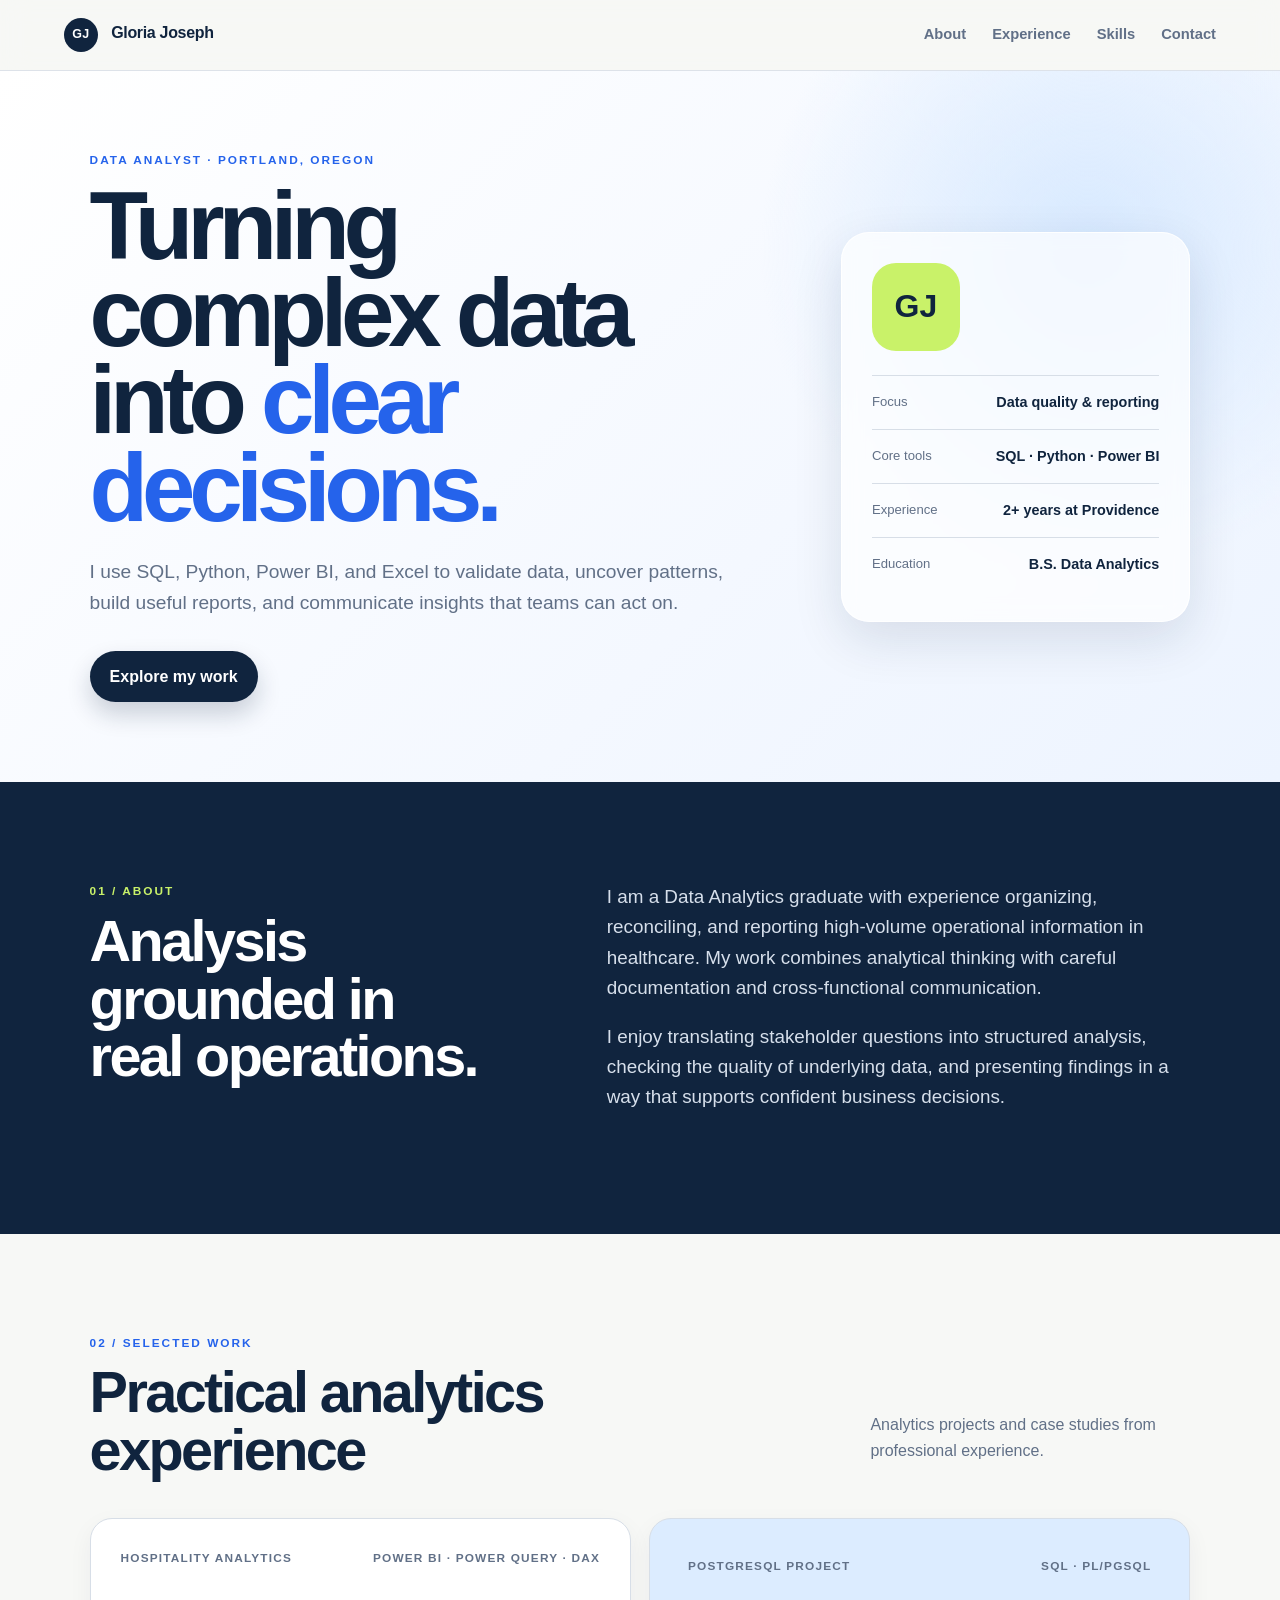
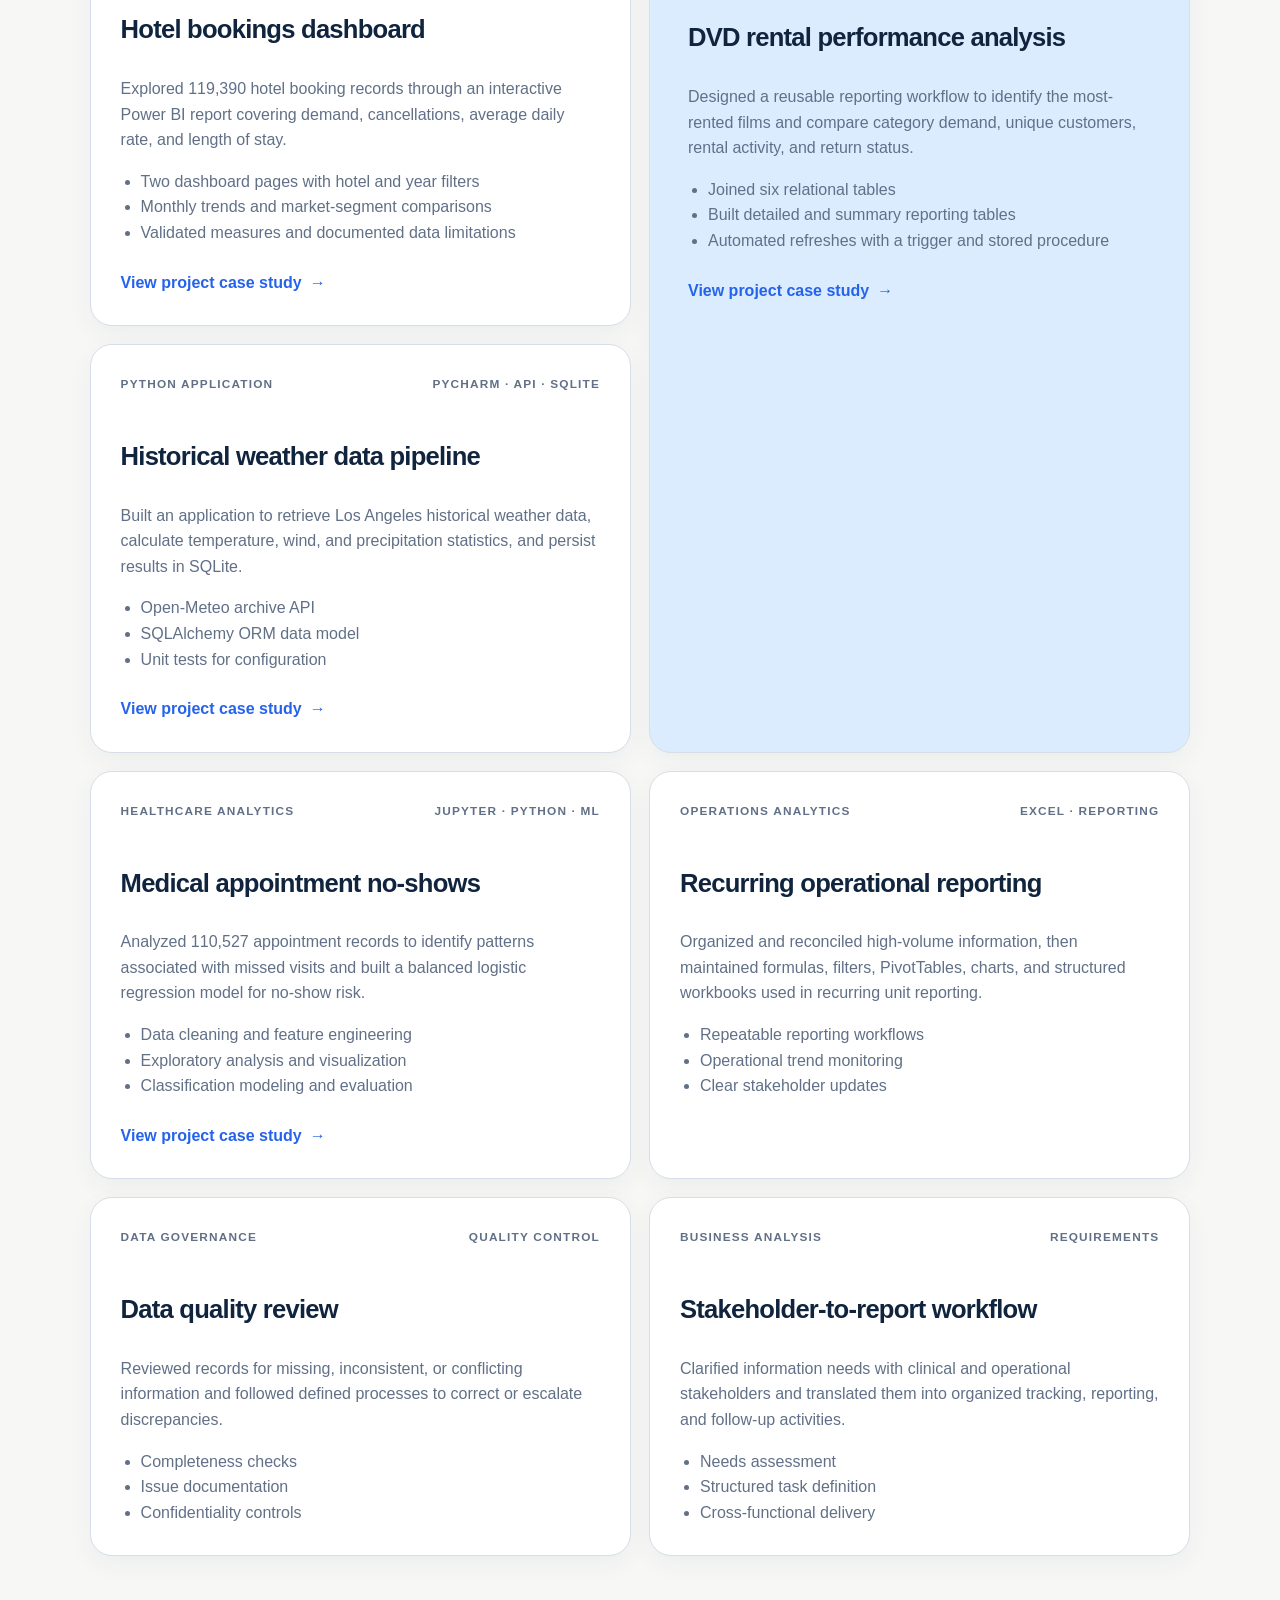
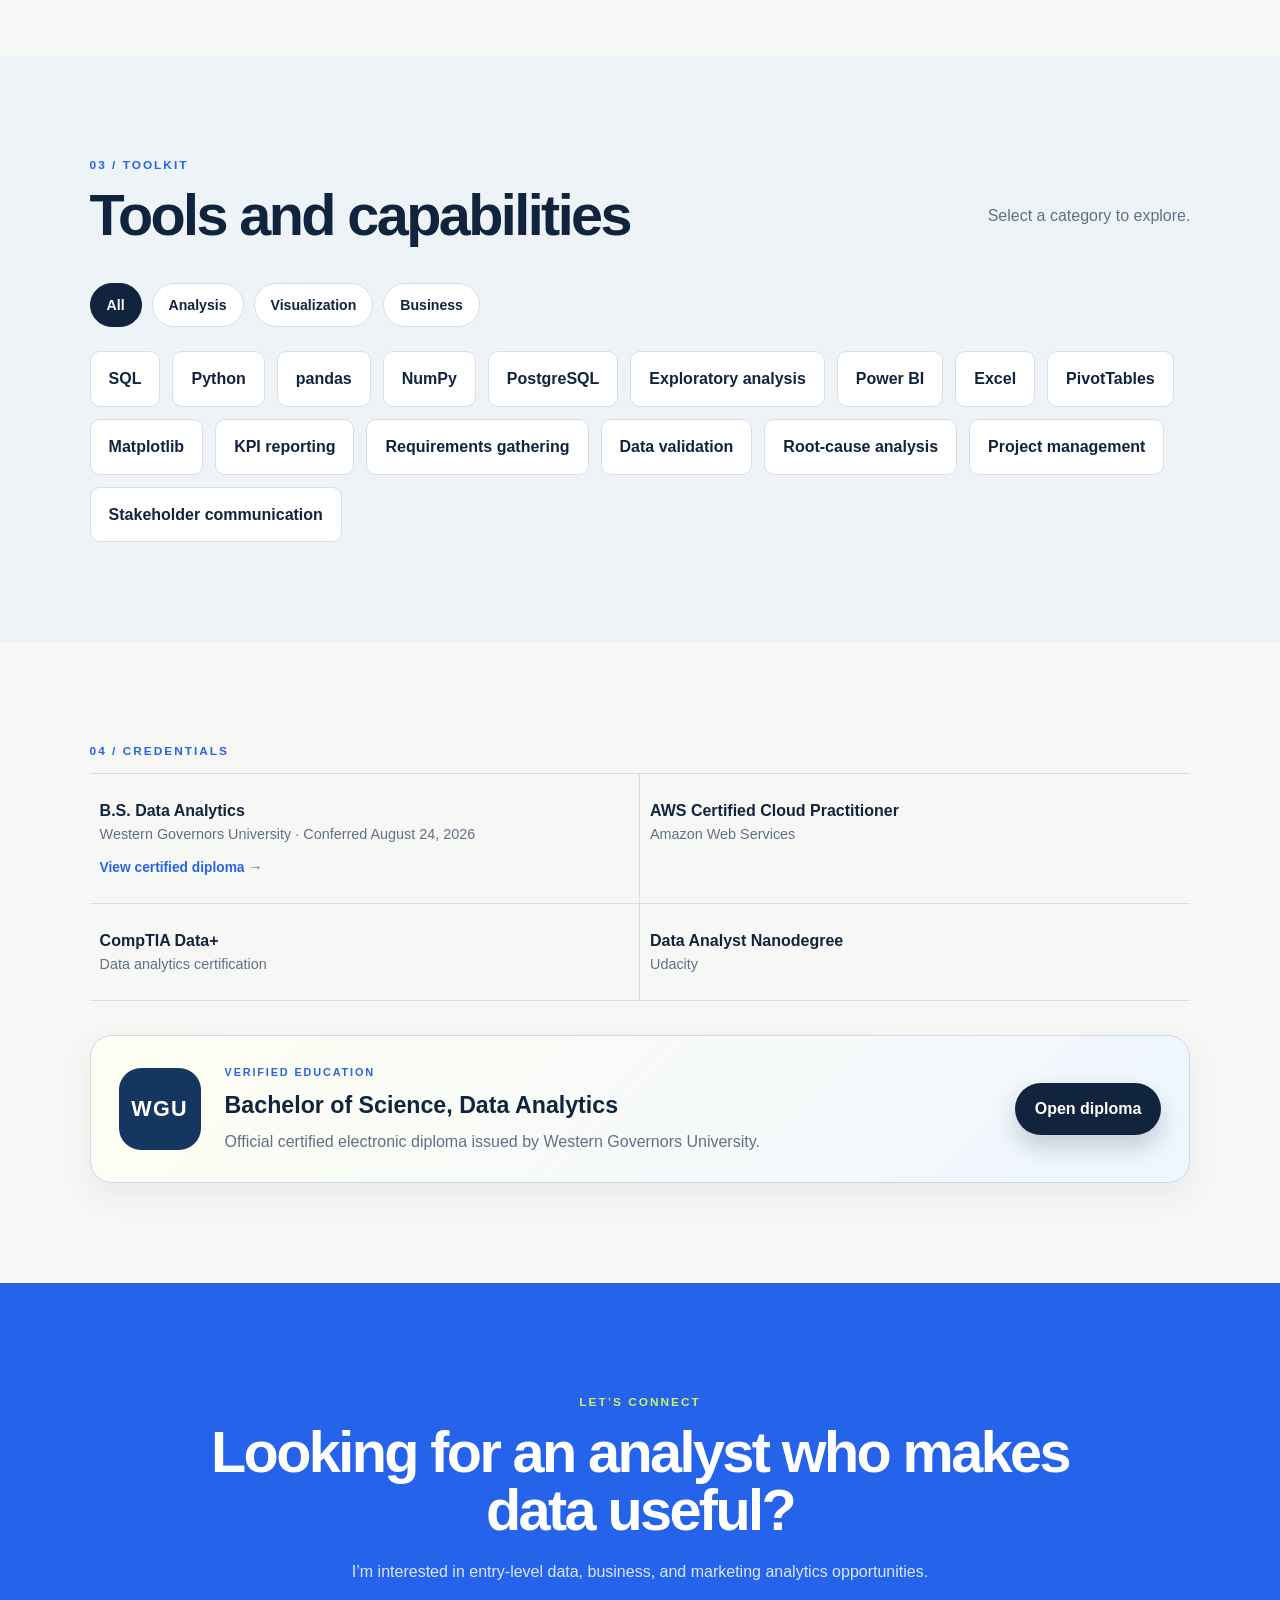
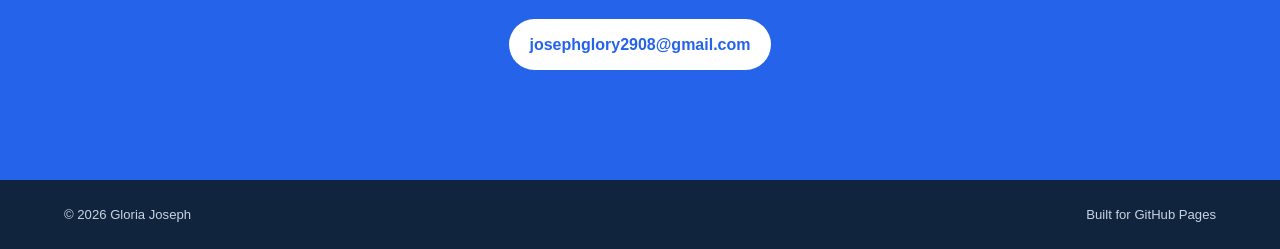
==== commit 465cc0b1: "Remove resume link from portfolio homepage Replaced HTML entities with actual characters for better " ====
--- a/index.html
+++ b/index.html
@@ -20,18 +20,17 @@
   <main id="top">
     <section class="hero" aria-labelledby="hero-title">
       <div class="hero-copy">
-        <p class="eyebrow">Data analyst · Portland, Oregon</p>
+        <p class="eyebrow">Data analyst &#183; Portland, Oregon</p>
         <h1 id="hero-title">Turning complex data into <em>clear decisions.</em></h1>
         <p class="hero-text">I use SQL, Python, Power BI, and Excel to validate data, uncover patterns, build useful reports, and communicate insights that teams can act on.</p>
         <div class="actions">
           <a class="button primary" href="#work">Explore my work</a>
-          <a class="button secondary" href="Gloria_Joseph_Resume.pdf" target="_blank" rel="noreferrer">View résumé</a>
         </div>
       </div>
       <aside class="profile-card" aria-label="Professional snapshot">
         <div class="monogram" aria-hidden="true">GJ</div>
         <div><span>Focus</span><strong>Data quality & reporting</strong></div>
-        <div><span>Core tools</span><strong>SQL · Python · Power BI</strong></div>
+        <div><span>Core tools</span><strong>SQL &#183; Python &#183; Power BI</strong></div>
         <div><span>Experience</span><strong>2+ years at Providence</strong></div>
         <div><span>Education</span><strong>B.S. Data Analytics</strong></div>
       </aside>
@@ -50,36 +49,36 @@
       <div class="section-heading"><h2>Practical analytics experience</h2><p>Analytics projects and case studies from professional experience.</p></div>
       <div class="case-grid">
         <article class="case-card">
-          <div class="case-meta"><span>Hospitality analytics</span><span>Power BI · Power Query · DAX</span></div>
+          <div class="case-meta"><span>Hospitality analytics</span><span>Power BI &#183; Power Query &#183; DAX</span></div>
           <h3>Hotel bookings dashboard</h3>
           <p>Explored 119,390 hotel booking records through an interactive Power BI report covering demand, cancellations, average daily rate, and length of stay.</p>
           <ul><li>Two dashboard pages with hotel and year filters</li><li>Monthly trends and market-segment comparisons</li><li>Validated measures and documented data limitations</li></ul>
-          <a class="project-link" href="hotel-bookings-analysis.html">View project case study <span aria-hidden="true">→</span></a>
+          <a class="project-link" href="hotel-bookings-analysis.html">View project case study <span aria-hidden="true">&#8594;</span></a>
         </article>
 
         <article class="case-card featured">
-          <div class="case-meta"><span>PostgreSQL project</span><span>SQL · PL/pgSQL</span></div>
+          <div class="case-meta"><span>PostgreSQL project</span><span>SQL &#183; PL/pgSQL</span></div>
           <h3>DVD rental performance analysis</h3>
           <p>Designed a reusable reporting workflow to identify the most-rented films and compare category demand, unique customers, rental activity, and return status.</p>
           <ul><li>Joined six relational tables</li><li>Built detailed and summary reporting tables</li><li>Automated refreshes with a trigger and stored procedure</li></ul>
-          <a class="project-link" href="dvd-rental-analysis.html">View project case study <span aria-hidden="true">→</span></a>
+          <a class="project-link" href="dvd-rental-analysis.html">View project case study <span aria-hidden="true">&#8594;</span></a>
         </article>
         <article class="case-card">
-          <div class="case-meta"><span>Python application</span><span>PyCharm · API · SQLite</span></div>
+          <div class="case-meta"><span>Python application</span><span>PyCharm &#183; API &#183; SQLite</span></div>
           <h3>Historical weather data pipeline</h3>
           <p>Built an application to retrieve Los Angeles historical weather data, calculate temperature, wind, and precipitation statistics, and persist results in SQLite.</p>
           <ul><li>Open-Meteo archive API</li><li>SQLAlchemy ORM data model</li><li>Unit tests for configuration</li></ul>
-          <a class="project-link" href="historical-weather-analysis.html">View project case study <span aria-hidden="true">→</span></a>
+          <a class="project-link" href="historical-weather-analysis.html">View project case study <span aria-hidden="true">&#8594;</span></a>
         </article>
         <article class="case-card">
-          <div class="case-meta"><span>Healthcare analytics</span><span>Jupyter · Python · ML</span></div>
+          <div class="case-meta"><span>Healthcare analytics</span><span>Jupyter &#183; Python &#183; ML</span></div>
           <h3>Medical appointment no-shows</h3>
           <p>Analyzed 110,527 appointment records to identify patterns associated with missed visits and built a balanced logistic regression model for no-show risk.</p>
           <ul><li>Data cleaning and feature engineering</li><li>Exploratory analysis and visualization</li><li>Classification modeling and evaluation</li></ul>
-          <a class="project-link" href="medical-no-show-analysis.html">View project case study <span aria-hidden="true">→</span></a>
+          <a class="project-link" href="medical-no-show-analysis.html">View project case study <span aria-hidden="true">&#8594;</span></a>
         </article>
         <article class="case-card">
-          <div class="case-meta"><span>Operations analytics</span><span>Excel · Reporting</span></div>
+          <div class="case-meta"><span>Operations analytics</span><span>Excel &#183; Reporting</span></div>
           <h3>Recurring operational reporting</h3>
           <p>Organized and reconciled high-volume information, then maintained formulas, filters, PivotTables, charts, and structured workbooks used in recurring unit reporting.</p>
           <ul><li>Repeatable reporting workflows</li><li>Operational trend monitoring</li><li>Clear stakeholder updates</li></ul>
@@ -115,7 +114,7 @@
     <section class="section credentials">
       <p class="section-number">04 / Credentials</p>
       <div class="credential-grid">
-        <div class="degree-credential"><strong>B.S. Data Analytics</strong><span>Western Governors University · Conferred August 24, 2026</span><a href="Gloria_Joseph_WGU_Data_Analytics_Diploma.pdf" target="_blank" rel="noreferrer">View certified diploma <span aria-hidden="true">→</span></a></div>
+        <div class="degree-credential"><strong>B.S. Data Analytics</strong><span>Western Governors University &#183; Conferred August 24, 2026</span><a href="Gloria_Joseph_WGU_Data_Analytics_Diploma.pdf" target="_blank" rel="noreferrer">View certified diploma <span aria-hidden="true">&#8594;</span></a></div>
         <div><strong>AWS Certified Cloud Practitioner</strong><span>Amazon Web Services</span></div>
         <div><strong>CompTIA Data+</strong><span>Data analytics certification</span></div>
         <div><strong>Data Analyst Nanodegree</strong><span>Udacity</span></div>
@@ -124,14 +123,14 @@
     </section>
 
     <section class="contact" id="contact">
-      <p class="eyebrow">Let’s connect</p>
+      <p class="eyebrow">Let&#8217;s connect</p>
       <h2>Looking for an analyst who makes data useful?</h2>
-      <p>I’m interested in entry-level data, business, and marketing analytics opportunities.</p>
+      <p>I&#8217;m interested in entry-level data, business, and marketing analytics opportunities.</p>
       <a class="button light" href="mailto:josephglory2908@gmail.com">josephglory2908@gmail.com</a>
     </section>
   </main>
 
-  <footer><span>© <span id="year"></span> Gloria Joseph</span><span>Built for GitHub Pages</span></footer>
+  <footer><span>&#169; <span id="year"></span> Gloria Joseph</span><span>Built for GitHub Pages</span></footer>
   <script src="script.js"></script>
 </body>
 </html>
